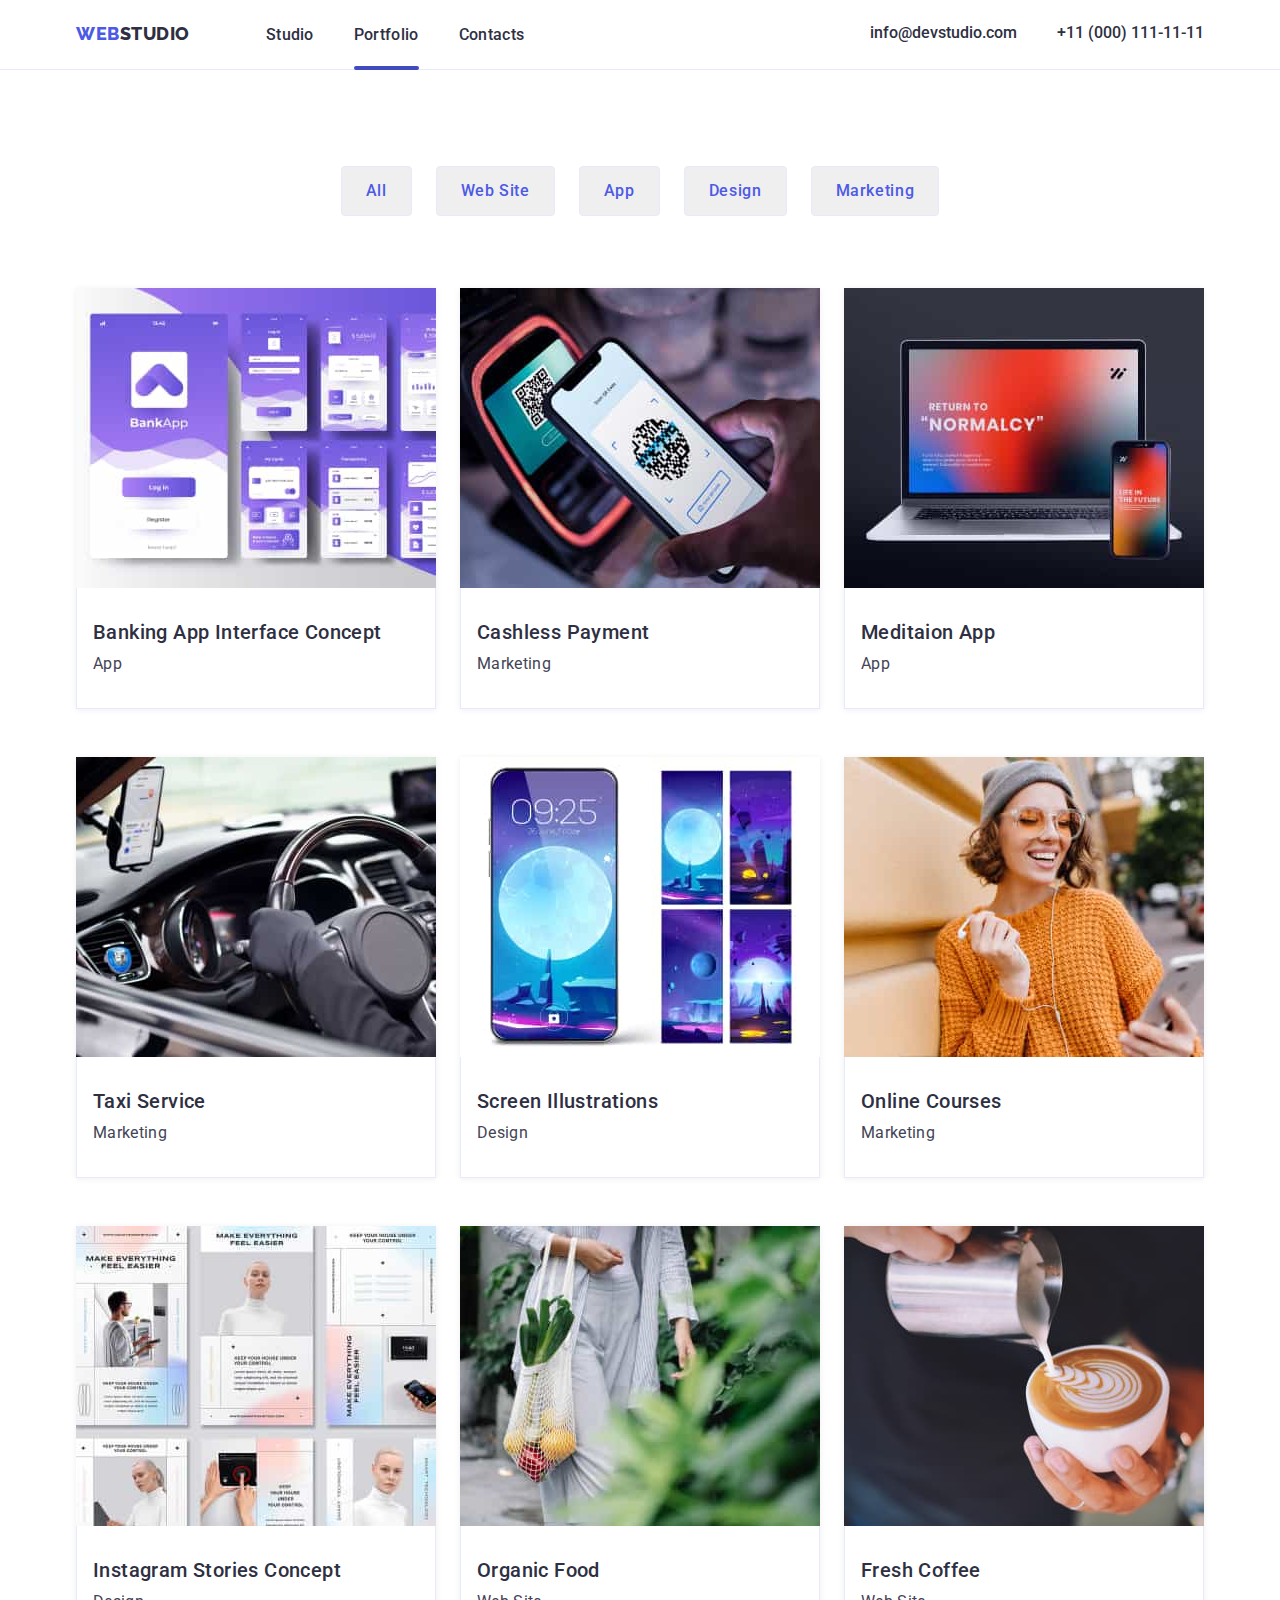
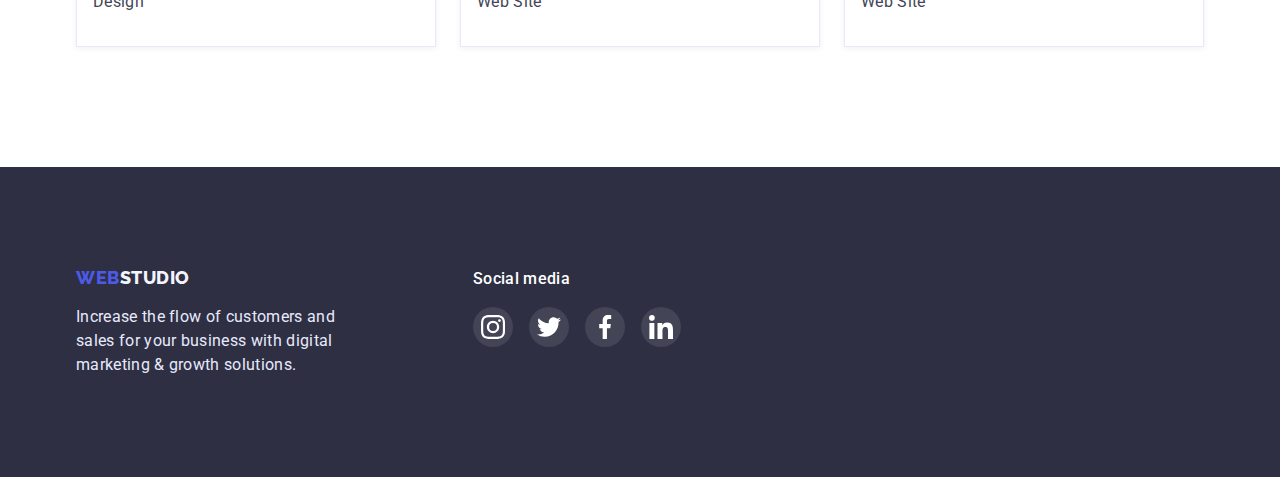
==== portfolio.html @ 1d730bbf "nomodal" ====
<!DOCTYPE html>
<html lang="en">

<head>
    <meta charset="UTF-8">
    <meta http-equiv="X-UA-Compatible" content="IE=edge">
    <meta name="viewport" content="width=device-width, initial-scale=1.0">
    <title>developed_Shprinher</title>
    <link rel="preconnect" href="https://fonts.googleapis.com">
    <link rel="preconnect" href="https://fonts.gstatic.com" crossorigin>
    <link href="https://fonts.googleapis.com/css2?family=Raleway:wght@800&family=Roboto:wght@400;500;700&display=swap"
        rel="stylesheet">
    <link rel="stylesheet" href="https://cdn.jsdelivr.net/npm/modern-normalize@1.1.0/modern-normalize.min.css">
    <link rel="stylesheet" href="./css/styles.css">
</head>

<body class="body">
    <header class="page-header">
<div class="container header-conteiner">
    <nav class="navigation">
        <a class="link logo-link" href="./index.html"><span class="color-dark-logo">WEB</span>STUDIO</a>
            <ul class="list menu-item">
                <li><a class="link link-color" href="./index.html">Studio</a></li>
                <li><a class="link link-color current" href="./portfolio.html"> Portfolio</a></li>
                <li><a class="link link-color" href="">Contacts</a></li>
            </ul>
    </nav>
    <address class="address">
        <ul class="menu list">
            <li><a class="link link-color mail" href="mailto:info@devstudio.com">info@devstudio.com</a></li>
            <li><a class="link link-color" href="tel:+110001111111">+11 (000) 111-11-11</a></li>
        </ul>
    </address>
</div>
    </header>

    <main>
    <section class="button-section section">
    <div class="container">
        <h1 class="title-advantages-hidden">portfolio</h1>
        <ul class="list list-buttons">
                <li class="button-chek"><button class="buttons" type="button">All</button></li>
                <li class="button-chek"><button class="buttons" type="button">Web Site</button></li>
                <li class="button-chek"><button class="buttons" type="button">App</button></li>
                <li class="button-chek"><button class="buttons" type="button">Design</button></li>
                <li class="button-chek"><button class="buttons" type="button">Marketing</button></li>
        </ul>
        <ul class="list images-content">
            <li class="photo-item">
                <a class="photo-item-link link" href="" >
                    <div class="photo-top-container">
                        <img src="./images/img11.jpg" alt="bank app">
                        <p class="photo-top-text">14 Stylish and User-Friendly App Design Concepts · Task Manager App · Calorie Tracker App · Exotic Fruit Ecommerce App · Cloud Storage App</p>
                    </div>
                    <div class="content">
                        <h2 class="title-general">Banking App Interface Concept</h2>
                        <p class="text-general">App</p>
                    </div>
                </a>
            </li>
            <li class="photo-item">
                <a class="photo-item-link link" href="" >
                <div class="photo-top-container">
                    <img src="./images/img12.jpg" alt="QR code scanning">
                    <p class="photo-top-text">14 Stylish and User-Friendly App Design Concepts · Task Manager App · Calorie Tracker App · Exotic Fruit Ecommerce App · Cloud Storage App</p>
                </div>
                    <div class="content">
                        <h2 class="title-general">Cashless Payment</h2>
                        <p class="text-general">Marketing</p>
                    </div>
                </a>
            </li>
            <li class="photo-item">
                <a class="photo-item-link link" href="" >
                    <div class="photo-top-container">
                        <img src="./images/img13.jpg" alt="laptop and phone">
                        <p class="photo-top-text">14 Stylish and User-Friendly App Design Concepts · Task Manager App · Calorie Tracker App · Exotic Fruit Ecommerce App · Cloud Storage App</p>
                    </div>
                    <div class="content">
                        <h2 class="title-general">Meditaion App</h2>
                        <p class="text-general">App</p>
                    </div>
                </a>
            </li>
            <li class="photo-item">
                <a class="photo-item-link link" href="" >
                    <div class="photo-top-container">
                        <img src="./images/img14.jpg" alt="interior of the car">
                        <p class="photo-top-text">14 Stylish and User-Friendly App Design Concepts · Task Manager App · Calorie Tracker App · Exotic Fruit Ecommerce App · Cloud Storage App</p>
                    </div>
                    <div class="content">
                        <h2 class="title-general">Taxi Service</h2>
                        <p class="text-general">Marketing</p>
                    </div>
                </a>
            </li>
            <li class="photo-item">
                <a class="photo-item-link link" href="" >
                    <div class="photo-top-container">
                        <img src="./images/img15.jpg" alt="screensavers for the phone">
                        <p class="photo-top-text">14 Stylish and User-Friendly App Design Concepts · Task Manager App · Calorie Tracker App · Exotic Fruit Ecommerce App · Cloud Storage App</p>
                    </div>
                    <div class="content">
                        <h2 class="title-general">Screen Illustrations</h2>
                        <p class="text-general">Design</p>
                    </div>
                </a>
            </li>
            <li class="photo-item">
                <a class="photo-item-link link" href="" >
                    <div class="photo-top-container">
                        <img src="./images/img16.jpg" alt="girl with headphones"> 
                        <p class="photo-top-text">14 Stylish and User-Friendly App Design Concepts · Task Manager App · Calorie Tracker App · Exotic Fruit Ecommerce App · Cloud Storage App</p>
                    </div>
                    <div class="content">
                        <h2 class="title-general">Online Courses</h2>
                        <p class="text-general">Marketing</p>
                    </div>
                </a>
            </li>
            <li class="photo-item">
                <a class="photo-item-link link" href="" >
                    <div class="photo-top-container">
                        <img src="./images/img17.jpg" alt="page from the social network">
                        <p class="photo-top-text">14 Stylish and User-Friendly App Design Concepts · Task Manager App · Calorie Tracker App · Exotic Fruit Ecommerce App · Cloud Storage App</p>
                    </div>
                    
                    <div class="content">
                        <h2 class="title-general">Instagram Stories Concept</h2>
                        <p class="text-general">Design</p>
                    </div>
                </a>
            </li> 
            <li class="photo-item">
                <a class="photo-item-link link" href="" >
                    <div class="photo-top-container">
                        <img src="./images/img18.jpg" alt="a package of vegetables">
                        <p class="photo-top-text">14 Stylish and User-Friendly App Design Concepts · Task Manager App · Calorie Tracker App · Exotic Fruit Ecommerce App · Cloud Storage App</p>
                    </div>
                    <div class="content">
                        <h2 class="title-general">Organic Food</h2>
                        <p class="text-general">Web Site</p>
                    </div>
                </a>
            </li>
            <li class="photo-item">
                <a class="photo-item-link link" href="" >
                    <div class="photo-top-container">
                        <img src="./images/img19.jpg" alt="making cappuccino">
                        <p class="photo-top-text">14 Stylish and User-Friendly App Design Concepts · Task Manager App · Calorie Tracker App · Exotic Fruit Ecommerce App · Cloud Storage App</p>
                    </div>
                    <div class="content">
                        <h2 class="title-general">Fresh Coffee</h2>
                        <p class="text-general">Web Site</p>
                    </div>
                </a>
            </li>
        </ul>
    </div>
    </section>
    </main>
    <footer class="footer for-background">
        <div class="container footer-flex">
            <div class="footer-first-column">
                <a class="link logo-link margin" href="./index.html"><span class="color-dark-logo">WEB</span><span
                    class="color-white-logo">STUDIO</span></a>
                <p class="footer-text">Increase the flow of customers and sales for your business with digital marketing & growth solutions.
                </p>
            </div>
            <div class="footer-soc-icon container">
                <h3 class="social-media">Social media</h3>
                <ul class="footer-soc-icon-list list">
                    <li class="footer-soc-icon-item">
                        <a class="footer-soc-icon-link link" href="">
                            <svg class="footer-svg" width="24" height="24">
                                <use href="./images/sprite.svg#icon-instagram"></use>
                            </svg>
                        </a>
                    </li>
                    <li class="footer-soc-icon-item">
                        <a class="footer-soc-icon-link link" href="">
                            <svg class="footer-svg" width="24" height="24">
                                <use href="./images/sprite.svg#icon-twitter"></use>
                            </svg>
                        </a>
                        
                    </li>
                    <li class="footer-soc-icon-item">
                        <a class="footer-soc-icon-link link" href="">
                            <svg class="footer-svg" width="24" height="24">
                                <use href="./images/sprite.svg#icon-facebook"></use>
                            </svg>
                        </a>
                    </li>
                    <li class="footer-soc-icon-item">
                        <a class="footer-soc-icon-link link" href="">
                            <svg class="footer-svg" width="24" height="24">
                                <use href="./images/sprite.svg#icon-linkedin"></use>
                            </svg>
                        </a>
                    </li>
                </ul>
            </div>
            
        </div>
    </footer>
</body>
---- css/styles.css ----
/* _____________________________________________________ALL */
:root{
    --text-button: #FFFFFF;
    --second-title: #2E2F42;
    --p-text: #434455;
    --gra: radial-gradient(rgba(46, 47, 66, 0.7),rgba(46, 47, 66, 0.7));
}

h1,h2,h3,h4,p{
    margin-top: 0;margin-bottom: 0;}

ul{
    margin-top: 0;margin-bottom: 0;padding-left: 0;}

img{
    display: block;}

.list{
    list-style: none;}
.link{
    text-decoration: none;}


.body {font-family: 'Roboto', sans-serif;
    font-weight: 500;}

.address{font-style: normal;
    margin-left: auto;}

button{cursor: pointer;}

.link-color{color: #2E2F42;}
.link-color:is(:hover, :focus, :active)
{color: #404BBF}

.current{
    position: relative;

}
.current::after{
    content: '';
    position: absolute;
    bottom: -26px;
    right: 0;
    /* transform: translatey(26px); */
    height: 4px;
    width: 100%;
    background: #404BBF;
    border-radius: 2px;
}

/* _________________________________________________________NAVi */
.page-header{
    padding-top: 24px;
    padding-bottom: 24px;
    border-bottom: 1px solid #E7E9FC;}

.container{
    width: 1158px;
    padding-left: 15px;
    padding-right: 15px;
    margin-left: auto;
    margin-right: auto;
}
.menu-item{
    display: flex;
    gap: 40px;
    
    font-size: 16px;
    line-height: 1.2;
    letter-spacing: 0.02em;
    }
.menu{
    display: flex;
    gap: 40px;
    
    }
.header-conteiner{
    display: flex;
}
.navigation{
    display: flex;
    align-items: center;
}


.logo-link{
    margin-right: 76px;
font-family: 'Raleway',sans-serif;
font-style: normal;
font-weight: 800;
font-size: 18px;
line-height: 1.16;
letter-spacing: 0.03em;


color: #2E2F42;
}


.color-dark-logo{color: #4D5AE5;}
.color-white-logo{color: #F4F4FD;}
/* ________________________________________________________SECT1 */
.section{
    padding-bottom: 120px;}

.hero{
    background-image: var(--gra), url(../images/people-office.jpg);
    background-size: 1440px 600px;
    background-repeat: no-repeat;
    background-position: center;
    text-align: center;
    padding-top: 188px;
    padding-bottom: 188px;}

.hero-bg
{background-color: #2E2F42;}

.box-hero{   
    display: flex;
    justify-content: space-around;
    flex-direction: column;}

.for-background{
    background: var(--second-title);}

.title-hero {
    text-align: center;
    width: 496px;
    height: 120px;
    font-size: 56px;
    line-height: 1.07;
    letter-spacing: 0.02em;

    margin-right: auto;
    margin-left: auto;
    margin-bottom: 48px;

    color: #FFFFFF;}

.order-button{

display: inline-block;
    margin-left: auto;
    margin-right: auto;
border-radius: 4px;
border: transparent;
box-shadow: 0px 4px 4px rgba(0, 0, 0, 0.15);

    font-family: inherit;
    font-style: normal;
    font-weight: 500;
    font-size: 16px;
    line-height: 1.5;
    letter-spacing: 0.04em;
    padding: 16px 32px;
    color: var(--text-button);


    background-color: #4D5AE5;

    transition-property: background-color;
    transition-duration: 250ms;
    transition-timing-function: cubic-bezier(0.4, 0, 0.2, 1);
}

.order-button:is(:hover, :focus){
    background-color: #404BBF;}

/* portfolio ======================================= */
.buttons {
    padding: 12px 24px;
    font-family: inherit;
    font-weight: 500;
    font-size: 16px;
    line-height: 1.5;
    text-align: center;
    letter-spacing: 0.04em;

    color: #4D5AE5;
    border: 1px solid #E7E9FC;
    border-radius: 4px;
    
    transition: background-color 250ms cubic-bezier(0.4, 0, 0.2, 1), color 250ms cubic-bezier(0.4, 0, 0.2, 1), box-shadow 250ms cubic-bezier(0.4, 0, 0.2, 1), border-color 250ms cubic-bezier(0.4, 0, 0.2, 1);
}

.buttons:hover,
.buttons:focus {
    background-color: #404BBF;
    color: var(--text-button);
    box-shadow: 0px 3px 1px rgba(0, 0, 0, 0.1), 0px 2px 1px rgba(0, 0, 0, 0.08), 0px 2px 2px rgba(0, 0, 0, 0.12);
    border-color: #404BBF;
}

.list-buttons{

    margin-bottom: 72px;
    display: flex;
    justify-content: center; 

    gap:24px
}
.button-section{
    padding-top: 96px;}

.images-content{
    display: flex;
    flex-wrap: wrap;
    gap: 24px;
    row-gap: 48px;
}
.content{
    padding-top: 32px;
    padding-bottom: 32px;
    padding-left: 16px;
    border: 1px solid #E7E9FC;
    border-top: none;}

.photo-item{
    box-shadow: 0px 1px 6px rgba(46, 47, 66, 0.08);

    transition: box-shadow 250ms cubic-bezier(0.4, 0, 0.2, 1);
}

.photo-item-link{
    cursor: pointer;
    width: calc((100% - 2 * 24px) / 3 );
}

.photo-item:hover .photo-top-text{
    transform: translatey(0%);
}

.photo-item:hover,
.photo-item:focus{
    box-shadow: 0px 1px 6px rgba(46, 47, 66, 0.08), 0px 1px 1px rgba(46, 47, 66, 0.16), 0px 2px 1px rgba(46, 47, 66, 0.08);
    
}
.photo-item:hover,
.photo-item:focus .photo-top-text{
    transform: translatey();
}


.photo-top-container{
    position: relative;
    overflow: hidden;
}


.photo-top-text{
    position: absolute;
    top: 0;
    height: 100%;
    transform: translatey(100%);

    padding: 40px 32px;


    font-style: normal;
    font-weight: 400;
    font-size: 16px;
    line-height: 1.5;

    color: #F4F4FD;
    background-color: #4d5ae5f1;

    transition: transform 250ms cubic-bezier(0.4, 0, 0.2, 1);
}



    /* ======================================================== */

/* ________________________________________________________SECT2 */
.title-advantages-hidden{ 
    position: absolute;
    width: 1px;
    height: 1px;
    margin: -1px;
    border: 0;
    padding: 0;

    white-space: nowrap;
    clip-path: inset(100%);
    clip: rect(0 0 0 0);
    overflow: hidden;
}
.advantages-general{
    width: calc((100% - 24px * 3) / 4 );
}
.advantages-list{
    display: flex;
    gap: 24px;
}
.advantages{padding-top: 120px;}

.advantages-icon-box{
    display: flex;
    justify-content: center;
    align-items: center;
    width: 264px;
    height: 112px;
    background-color: #F4F4FD;
border-radius: 4px;
margin-bottom: 8px;
gap: calc((100% - 3 * 24px) / 4);
}
.advantages-icon{

}
.title-general{
    margin-bottom: 8px;
    font-weight: 500;
    font-size: 20px;
    line-height: 1.2;
    letter-spacing: 0.02em;

    color: var(--second-title);
}
.text-general{
    font-weight: 400;
    font-size: 16px;
    line-height: 1.5;
    letter-spacing: 0.02em;

    color: var(--p-text);
}
/* ________________________________________________________SECT3 */
.title-jobs{
    margin-bottom: 72px;
    font-weight: 700;
    font-size: 36px;
    line-height: 1.11;
    text-align: center;
    letter-spacing: 0.02em;
    text-transform: capitalize;

    color: #2E2F42;}

.we-doing-list{
    display: flex;
    gap: 24px;
}

.our-team {
    background-color:#F4F4FD;;
    padding-top: 120px;
}
.our-team-resume{
    padding-top: 32px;
padding-bottom: 32px; }
.title-team{
    margin-bottom: 72px;
    font-weight: 700;
    font-size: 36px;
    line-height: 1.11;
    text-align: center;
    letter-spacing: 0.02em;
    text-transform: capitalize;

    color: #2E2F42;}

.title-team-list{
    display: flex;
    gap: 24px;
}

.title-team-back{
background: #F4F4FD;}

.title-item-team{
    width: calc((100% - 3 * 24px) / 4);
    text-align: center;
background: #FFFFFF;
box-shadow: 0px 1px 6px rgba(46, 47, 66, 0.08), 0px 1px 1px rgba(46, 47, 66, 0.16), 0px 2px 1px rgba(46, 47, 66, 0.08);
border-radius: 0px 0px 4px 4px;}

.title-general-team{
    margin-bottom: 8px;
    font-size: 20px;
    line-height: 1.2;
    letter-spacing: 0.02em;

    color: var(--second-title);
}
.text-general-team{
    margin-bottom: 8px;
    font-weight: 400;
    font-size: 16px;
    line-height: 1.5;
    letter-spacing: 0.02em;

    color: var(--p-text);
}

.soc-icon-link{
    display: flex;
    justify-content: center;
    align-items: center;
    height: 40px;
    width: 40px;
    background-color: #4D5AE5;
    border-radius: 50%;

    transition: background-color 250ms cubic-bezier(0.4, 0, 0.2, 1);
}
.soc-icon-link:hover,.soc-icon-link:focus{
    background-color: #404BBF;
}
.for-flex-icon-soc{
    display: flex;
    justify-content: space-around;
}
.soc-icon{fill: #F4F4FD;}

/* ________________________________________________________sect4  */
.title-customers{
    
    margin-bottom: 72px;
    font-weight: 700;
    font-size: 36px;
    line-height: 1.11;
    text-align: center;
    letter-spacing: 0.02em;
    text-transform: capitalize;

    color: #2E2F42;}

.customers{
    padding-top: 130px;
}


.customers-icon-list-item{
}

.customers-link{
    display: flex;
    justify-content: center;
    align-items: center;
    height: 88px;
    width: 168px;
    border: 1px solid #8E8F99;
    border-radius: 4px;

    transition: border-color 250ms cubic-bezier(0.4, 0, 0.2, 1);
}

.customers-icon-list{
    display: flex;
    justify-content: center;
    align-items: center;
    gap: 24px;
}


.icon-compani{
    align-items: center;
    fill: #8E8F99;

    transition: fill 250ms cubic-bezier(0.4, 0, 0.2, 1);
}

.customers-link:is(:hover, :focus){
    border-color: #404BBF;}

.customers-link:is(:hover, :focus) .icon-compani{
    fill: #404BBF;
}



/* ________________________________________________________FOOTER */
.footer {
    padding-top: 100px;
    padding-bottom: 100px;
}
.footer-flex{
    display: flex;
    align-items: baseline;
    gap: 120px;
}
.footer-text{
    margin-top: 16px;
    display: block;
    width: 262px;
    font-family: 'Roboto',sans-serif;
    font-weight: 400;
    font-size: 16px;
    line-height: 1.5;
    letter-spacing: 0.02em;

    color: #E7E9FC;
}
.margin{
    margin-right: 0;
}
.social-media{
    margin-bottom: 16px;
font-family: 'Roboto',sans-serif;
font-style: normal;
font-weight: 500;
font-size: 16px;
line-height: 1.5;
letter-spacing: 0.02em;

color: #FFFFFF;}
.footer-soc-icon {

}

.footer-soc-icon-list {
    display: flex;
    gap: 16px;
}

.footer-soc-icon-link{
    display: flex;
    height: 40px;
    width: 40px;
    border-radius: 50%;
    justify-content: center;
    align-items: center;

    background-color: #FFFFFF1A;

    transition: background-color 250ms cubic-bezier(0.4, 0, 0.2, 1)
}
.footer-soc-icon-item {}

.footer-soc-icon-link:hover,.footer-soc-icon-link:focus{
    background-color: #31D0AA;
}
.footer-svg {
    fill: var(--text-button);

}
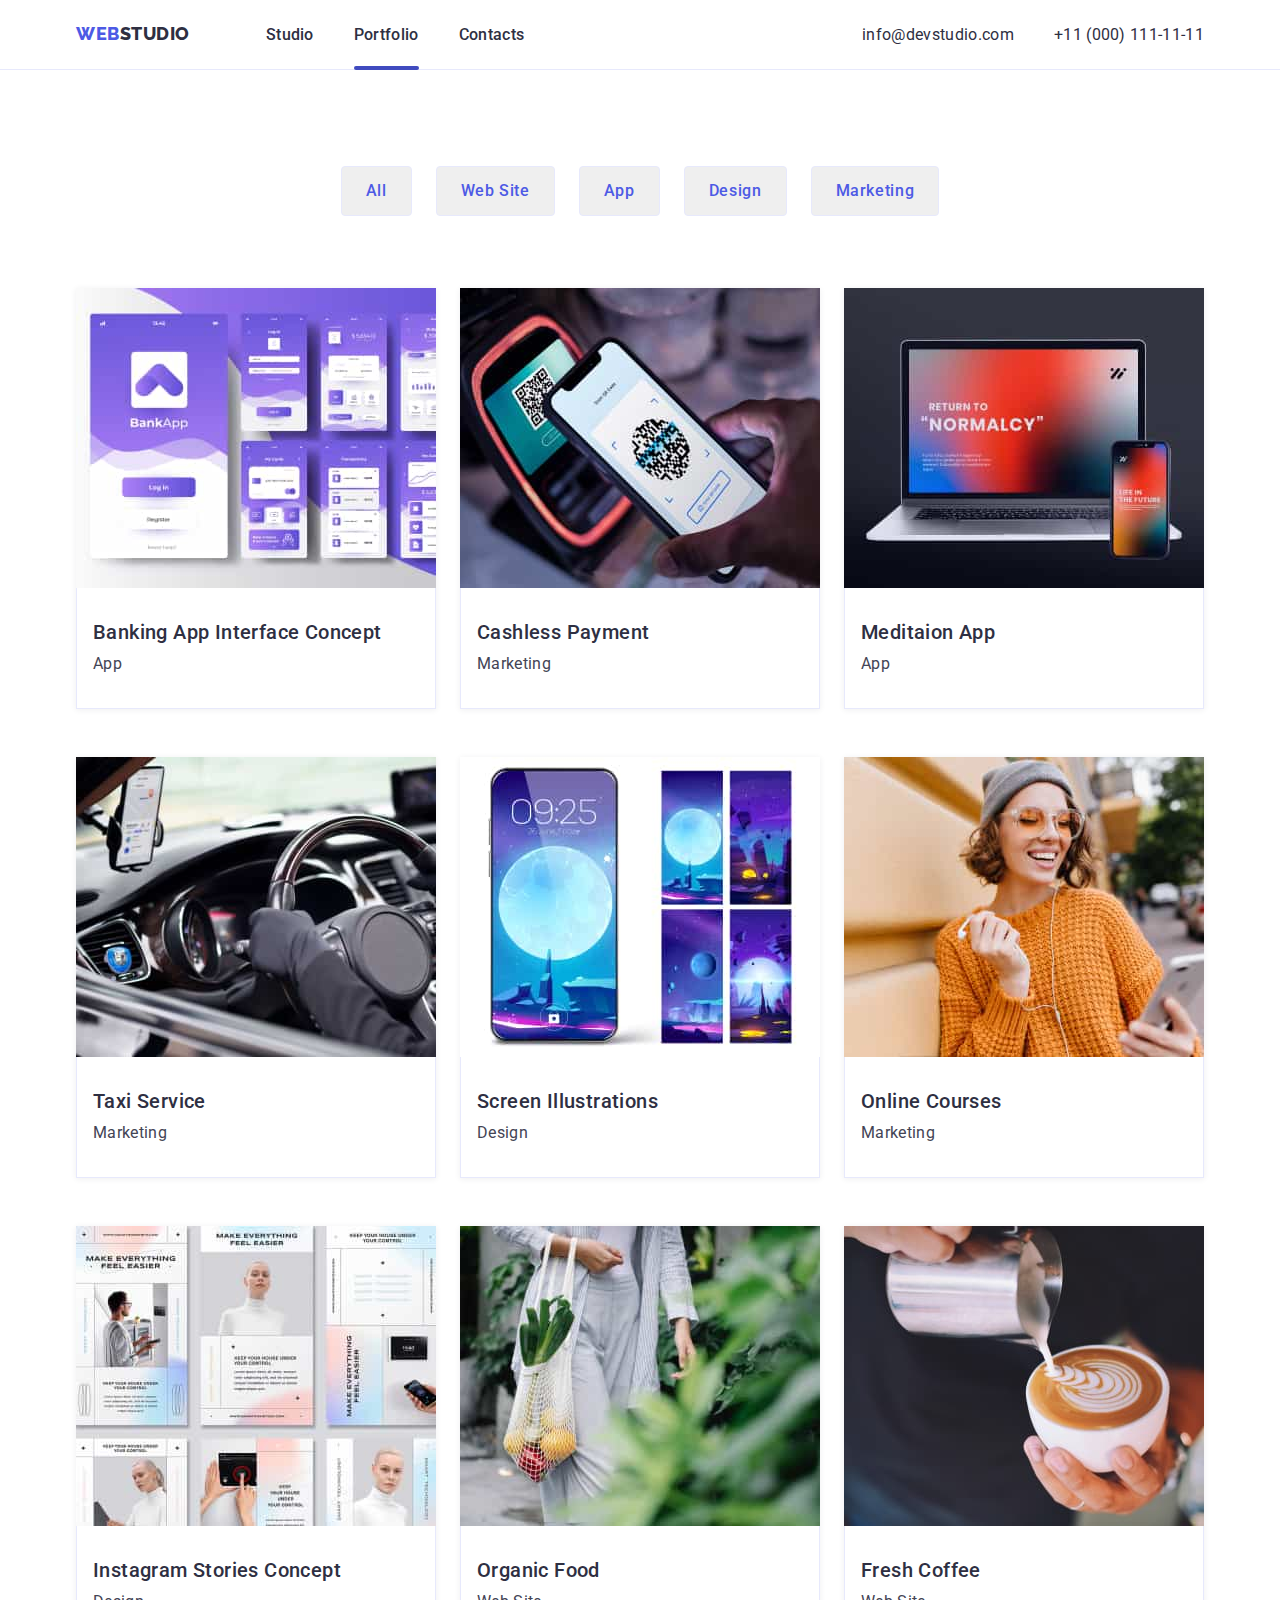
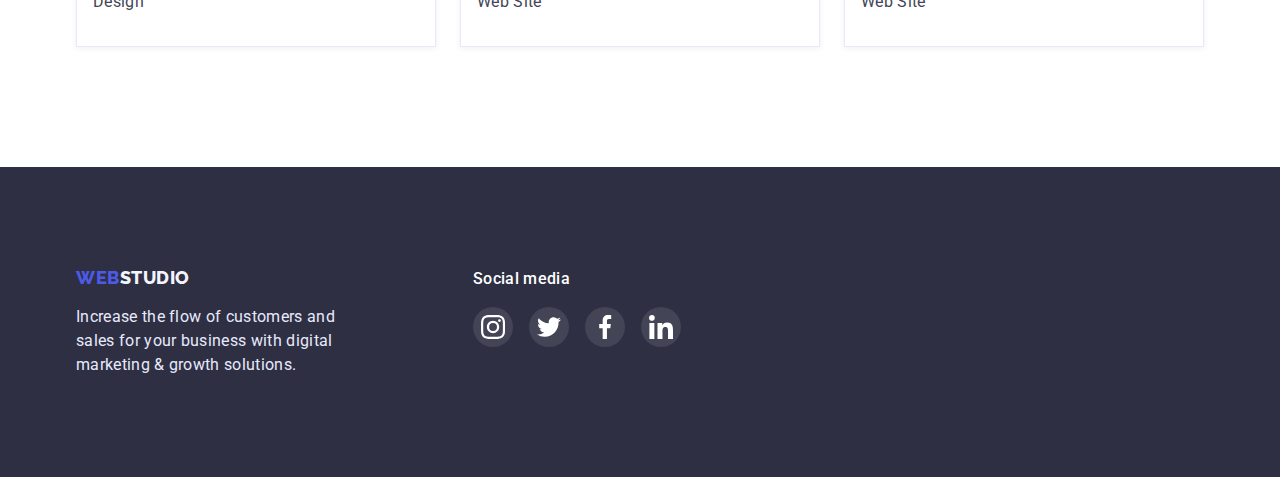
==== commit b80ad00a: "виправив" ====
--- a/portfolio.html
+++ b/portfolio.html
@@ -19,14 +19,14 @@
 <div class="container header-conteiner">
     <nav class="navigation">
         <a class="link logo-link" href="./index.html"><span class="color-dark-logo">WEB</span>STUDIO</a>
-            <ul class="list menu-item">
+            <ul class="list menu menu-item">
                 <li><a class="link link-color" href="./index.html">Studio</a></li>
                 <li><a class="link link-color current" href="./portfolio.html"> Portfolio</a></li>
                 <li><a class="link link-color" href="">Contacts</a></li>
             </ul>
     </nav>
     <address class="address">
-        <ul class="menu list">
+        <ul class="contacts list">
             <li><a class="link link-color mail" href="mailto:info@devstudio.com">info@devstudio.com</a></li>
             <li><a class="link link-color" href="tel:+110001111111">+11 (000) 111-11-11</a></li>
         </ul>
--- a/css/styles.css
+++ b/css/styles.css
@@ -29,24 +29,28 @@
 
 button{cursor: pointer;}
 
-.link-color{color: #2E2F42;}
+.link-color{color: #2E2F42;
+transition: color 250ms cubic-bezier(0.4, 0, 0.2, 1);
+}
 .link-color:is(:hover, :focus, :active)
 {color: #404BBF}
 
 .current{
     position: relative;
-
-}
+}
+
 .current::after{
     content: '';
     position: absolute;
     bottom: -26px;
     right: 0;
-    /* transform: translatey(26px); */
     height: 4px;
     width: 100%;
     background: #404BBF;
     border-radius: 2px;
+}
+.portfolio{
+    color: #404BBF;
 }
 
 /* _________________________________________________________NAVi */
@@ -70,17 +74,39 @@
     line-height: 1.2;
     letter-spacing: 0.02em;
     }
+
 .menu{
     display: flex;
     gap: 40px;
-    
-    }
+    justify-content: center;
+    align-items: center;    
+}
+.address{
+
+}
+.contacts{    
+    display: flex;
+    gap: 40px;
+
+
+    font-style: normal;
+    font-weight: 400;
+    font-size: 16px;
+    line-height: 1.5px;
+    letter-spacing: 0.02em;}
+
 .header-conteiner{
     display: flex;
+    justify-content: center;
+    align-items: center;
 }
 .navigation{
     display: flex;
     align-items: center;
+}
+.mail{
+
+
 }
 
 
@@ -223,11 +249,10 @@
 }
 
 .photo-item-link{
-    cursor: pointer;
     width: calc((100% - 2 * 24px) / 3 );
 }
 
-.photo-item:hover .photo-top-text{
+.photo-item-link:is(:hover, :focus) .photo-top-text{
     transform: translatey(0%);
 }
 
@@ -238,7 +263,7 @@
 }
 .photo-item:hover,
 .photo-item:focus .photo-top-text{
-    transform: translatey();
+    /* transform: translatey(); */
 }
 
 
@@ -266,6 +291,7 @@
     background-color: #4d5ae5f1;
 
     transition: transform 250ms cubic-bezier(0.4, 0, 0.2, 1);
+    overflow: auto;
 }
 
 
@@ -535,4 +561,70 @@
 .footer-svg {
     fill: var(--text-button);
 
-}+}
+
+/* ===============================================MODAL+++ */
+.is-hidden{
+    opacity: 0;
+    visibility: hidden;
+    pointer-events: none;
+}
+
+.backdrop {
+    position: fixed;
+    top: 0;
+    width: 100%;
+    height: 100%;
+    background: rgba(46, 47, 66, 0.4);
+
+    transition: opacity 250ms linear, visibility 250ms linear;
+}
+.modal {
+    position: absolute;
+    top: 50%;
+    right: 50%;
+    transform: translate(50%, -50%);
+    width: 408px;
+    min-height: 576px;
+    padding: 24px;
+
+    background-color: #FCFCFC;
+    box-shadow: 0px 1px 1px rgba(0, 0, 0, 0.14), 0px 1px 3px rgba(0, 0, 0, 0.12), 0px 2px 1px rgba(0, 0, 0, 0.2);
+    border-radius: 4px;
+}
+.modal-close {
+    position: absolute;
+    top: 0;
+    right: 0;
+    transform: translate(-100%, 100%);
+
+    display: flex;
+    justify-content: center;
+    align-items: center;
+    
+
+    border-radius: 50%;
+    border: 1px solid rgba(0, 0, 0, 0.1);;
+    width: 24px;
+    height: 24px;
+    background-color:  #E7E9FC;
+
+    transition: background-color 250ms cubic-bezier(0.4, 0, 0.2, 1)
+}
+
+    .close-modal-button{
+        width: 8px;
+        height: 8px;
+        
+        fill: #000000;
+    transition: fill 250ms cubic-bezier(0.4, 0, 0.2, 1);
+}
+
+.modal-close:is(:hover,:focus,:active){
+
+    background-color: #404BBF;
+}
+
+.modal-close:is(:hover, :focus, :active) .close-modal-button{
+    fill: #FFFFFF;
+}
